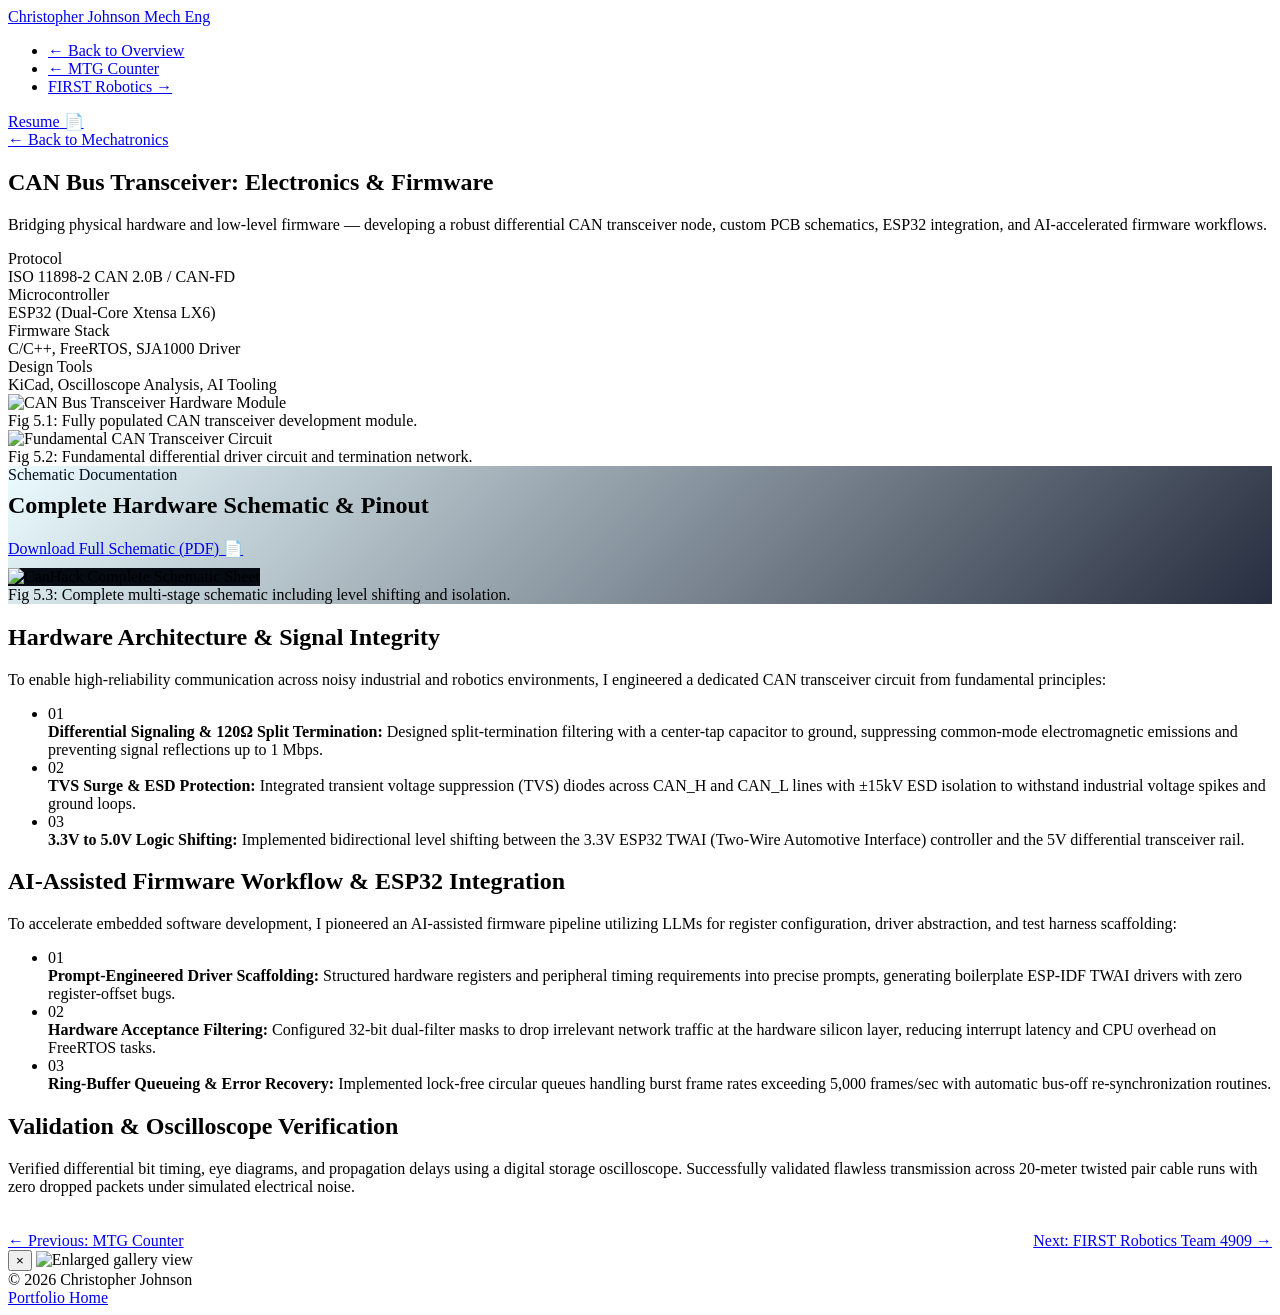
==== can-transceiver.html @ 494c97b4 "feat: add unreleased-rd, mtg-counter, and can-transceiver pages" ====
<!DOCTYPE html>
<html lang="en">
<head>
  <meta charset="UTF-8">
  <meta name="viewport" content="width=device-width, initial-scale=1.0">
  <title>CAN Bus Transceiver & Firmware | Christopher Johnson Portfolio</title>
  <meta name="description" content="Electrical schematic design, ESP32 integration, and AI-accelerated C/C++ firmware development for an industrial CAN bus transceiver node.">
  <link rel="stylesheet" href="assets/css/style.css">
  <link rel="preconnect" href="https://fonts.googleapis.com">
  <link rel="preconnect" href="https://fonts.gstatic.com" crossorigin>
  <link href="https://fonts.googleapis.com/css2?family=Inter:wght@400;500;600;700;800&family=JetBrains+Mono:wght@400;500;600;700&display=swap" rel="stylesheet">
</head>
<body class="bg-grid">

  <!-- SITE HEADER -->
  <header class="site-header">
    <div class="container nav-inner">
      <a href="index.html" class="brand-logo">
        <span>Christopher Johnson</span>
        <span class="brand-badge">Mech Eng</span>
      </a>

      <nav>
        <ul class="nav-links" id="nav-links">
          <li><a href="index.html#mechatronics" class="nav-link active">← Back to Overview</a></li>
          <li><a href="mtg-counter.html" class="nav-link">← MTG Counter</a></li>
          <li><a href="robotics.html" class="nav-link">FIRST Robotics →</a></li>
        </ul>
      </nav>

      <div class="nav-actions">
        <a href="assets/docs/ChrisJohnsonResume.docx.pdf" class="btn btn-secondary btn-sm" download target="_blank">
          <span>Resume</span> 📄
        </a>
      </div>
    </div>
  </header>

  <main>
    <!-- CASE STUDY HERO -->
    <section class="case-study-hero">
      <div class="container">
        <a href="index.html#mechatronics" class="breadcrumb">← Back to Mechatronics</a>
        <!-- EDIT: Project Title & Subtitle -->
        <h1 class="case-study-title">CAN Bus Transceiver: Electronics & Firmware</h1>
        <p class="case-study-subtitle">
          Bridging physical hardware and low-level firmware — developing a robust differential CAN transceiver node, custom PCB schematics, ESP32 integration, and AI-accelerated firmware workflows.
        </p>

        <!-- Technical Metadata Grid -->
        <div class="specs-grid">
          <div>
            <div class="spec-item-label">Protocol</div>
            <div class="spec-item-value">ISO 11898-2 CAN 2.0B / CAN-FD</div>
          </div>
          <div>
            <div class="spec-item-label">Microcontroller</div>
            <div class="spec-item-value">ESP32 (Dual-Core Xtensa LX6)</div>
          </div>
          <div>
            <div class="spec-item-label">Firmware Stack</div>
            <div class="spec-item-value">C/C++, FreeRTOS, SJA1000 Driver</div>
          </div>
          <div>
            <div class="spec-item-label">Design Tools</div>
            <div class="spec-item-value">KiCad, Oscilloscope Analysis, AI Tooling</div>
          </div>
        </div>
      </div>
    </section>

    <!-- CASE STUDY CONTENT -->
    <div class="container">
      <div class="case-content-grid">

        <!-- Top Hardware & Circuit Gallery -->
        <div class="media-gallery-grid">
          <div class="gallery-item lightbox-trigger" data-caption="Custom Built CAN Bus Transceiver Module Hardware">
            <img src="assets/img/can-transceiver-hero.webp" alt="CAN Bus Transceiver Hardware Module" loading="lazy">
            <div class="gallery-caption">Fig 5.1: Fully populated CAN transceiver development module.</div>
          </div>
          <div class="gallery-item lightbox-trigger" data-caption="Fundamental CAN Transceiver Differential Circuit Schematic">
            <img src="assets/img/can-circuit.webp" alt="Fundamental CAN Transceiver Circuit" loading="lazy">
            <div class="gallery-caption">Fig 5.2: Fundamental differential driver circuit and termination network.</div>
          </div>
        </div>

        <!-- Schematic Download Card -->
        <div class="patent-card" style="background: linear-gradient(135deg, rgba(0, 210, 255, 0.08) 0%, rgba(15, 23, 42, 0.9) 100%); border-color: rgba(0, 210, 255, 0.3);">
          <div class="patent-header">
            <div>
              <span class="patent-badge" style="background: var(--accent-cyan); color: #050d1a;">Schematic Documentation</span>
              <h2 class="patent-title" style="margin-top: 8px;">Complete Hardware Schematic & Pinout</h2>
            </div>
            <div>
              <a href="assets/docs/CanHack_Schematic.pdf" class="btn btn-primary btn-sm" download target="_blank">
                <span>Download Full Schematic (PDF)</span> 📄
              </a>
            </div>
          </div>
          <div class="gallery-item lightbox-trigger" data-caption="Full Multi-Sheet CanHack Schematic Architecture" style="margin-top: 10px;">
            <img src="assets/img/can-schematic.webp" alt="CanHack Complete Schematic Sheet" style="max-height: 420px; object-fit: contain; background: #060a12;">
            <div class="gallery-caption">Fig 5.3: Complete multi-stage schematic including level shifting and isolation.</div>
          </div>
        </div>

        <!-- 1. Electrical & Hardware Design -->
        <article class="case-section">
          <!-- EDIT: Electrical Section -->
          <h2 class="case-section-title">Hardware Architecture & Signal Integrity</h2>
          <p class="case-paragraph">
            To enable high-reliability communication across noisy industrial and robotics environments, I engineered a dedicated CAN transceiver circuit from fundamental principles:
          </p>
          <ul class="case-list">
            <li class="case-list-item">
              <span class="case-list-bullet">01</span>
              <div>
                <strong>Differential Signaling & 120&Omega; Split Termination:</strong> Designed split-termination filtering with a center-tap capacitor to ground, suppressing common-mode electromagnetic emissions and preventing signal reflections up to 1 Mbps.
              </div>
            </li>
            <li class="case-list-item">
              <span class="case-list-bullet">02</span>
              <div>
                <strong>TVS Surge & ESD Protection:</strong> Integrated transient voltage suppression (TVS) diodes across CAN_H and CAN_L lines with &plusmn;15kV ESD isolation to withstand industrial voltage spikes and ground loops.
              </div>
            </li>
            <li class="case-list-item">
              <span class="case-list-bullet">03</span>
              <div>
                <strong>3.3V to 5.0V Logic Shifting:</strong> Implemented bidirectional level shifting between the 3.3V ESP32 TWAI (Two-Wire Automotive Interface) controller and the 5V differential transceiver rail.
              </div>
            </li>
          </ul>
        </article>

        <!-- 2. AI-Assisted Firmware Development -->
        <article class="case-section">
          <!-- EDIT: Firmware Section -->
          <h2 class="case-section-title">AI-Assisted Firmware Workflow & ESP32 Integration</h2>
          <p class="case-paragraph">
            To accelerate embedded software development, I pioneered an AI-assisted firmware pipeline utilizing LLMs for register configuration, driver abstraction, and test harness scaffolding:
          </p>
          <ul class="case-list">
            <li class="case-list-item">
              <span class="case-list-bullet">01</span>
              <div>
                <strong>Prompt-Engineered Driver Scaffolding:</strong> Structured hardware registers and peripheral timing requirements into precise prompts, generating boilerplate ESP-IDF TWAI drivers with zero register-offset bugs.
              </div>
            </li>
            <li class="case-list-item">
              <span class="case-list-bullet">02</span>
              <div>
                <strong>Hardware Acceptance Filtering:</strong> Configured 32-bit dual-filter masks to drop irrelevant network traffic at the hardware silicon layer, reducing interrupt latency and CPU overhead on FreeRTOS tasks.
              </div>
            </li>
            <li class="case-list-item">
              <span class="case-list-bullet">03</span>
              <div>
                <strong>Ring-Buffer Queueing & Error Recovery:</strong> Implemented lock-free circular queues handling burst frame rates exceeding 5,000 frames/sec with automatic bus-off re-synchronization routines.
              </div>
            </li>
          </ul>
        </article>

        <!-- 3. Hardware Validation & Testing -->
        <article class="case-section">
          <!-- EDIT: Testing Section -->
          <h2 class="case-section-title">Validation & Oscilloscope Verification</h2>
          <p class="case-paragraph">
            Verified differential bit timing, eye diagrams, and propagation delays using a digital storage oscilloscope. Successfully validated flawless transmission across 20-meter twisted pair cable runs with zero dropped packets under simulated electrical noise.
          </p>
        </article>

        <!-- Bottom Navigation Switcher -->
        <div style="display: flex; justify-content: space-between; align-items: center; padding-top: 20px;">
          <a href="mtg-counter.html" class="btn btn-secondary">← Previous: MTG Counter</a>
          <a href="robotics.html" class="btn btn-primary">Next: FIRST Robotics Team 4909 →</a>
        </div>

      </div>
    </div>
  </main>

  <!-- LIGHTBOX MODAL -->
  <div id="lightbox-modal" class="lightbox-modal" role="dialog" aria-modal="true">
    <div class="lightbox-content">
      <button id="lightbox-close" class="lightbox-close" aria-label="Close dialog">&times;</button>
      <img id="lightbox-img" class="lightbox-img" src="" alt="Enlarged gallery view">
      <div id="lightbox-caption" class="lightbox-caption"></div>
    </div>
  </div>

  <footer class="site-footer">
    <div class="container footer-bottom">
      <div>&copy; 2026 Christopher Johnson</div>
      <a href="index.html">Portfolio Home</a>
    </div>
  </footer>

  <script src="assets/js/main.js"></script>
</body>
</html>
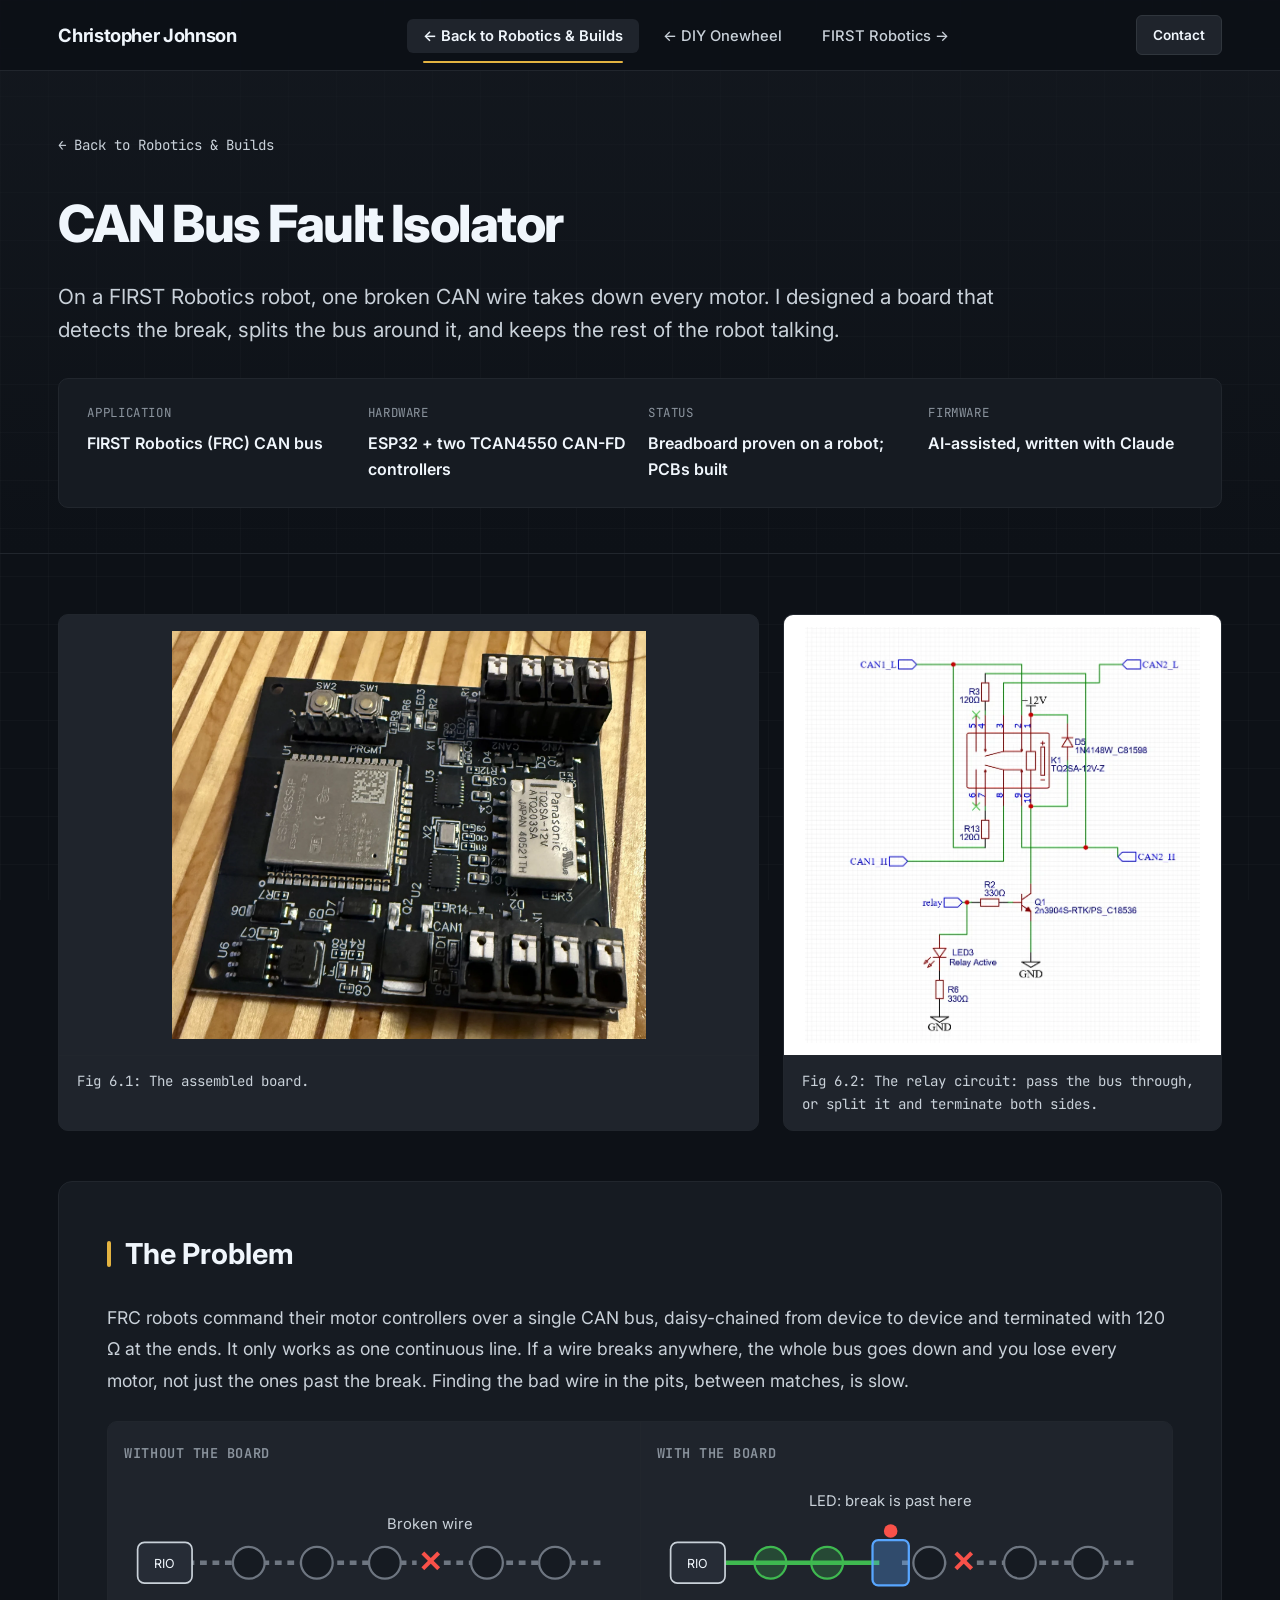
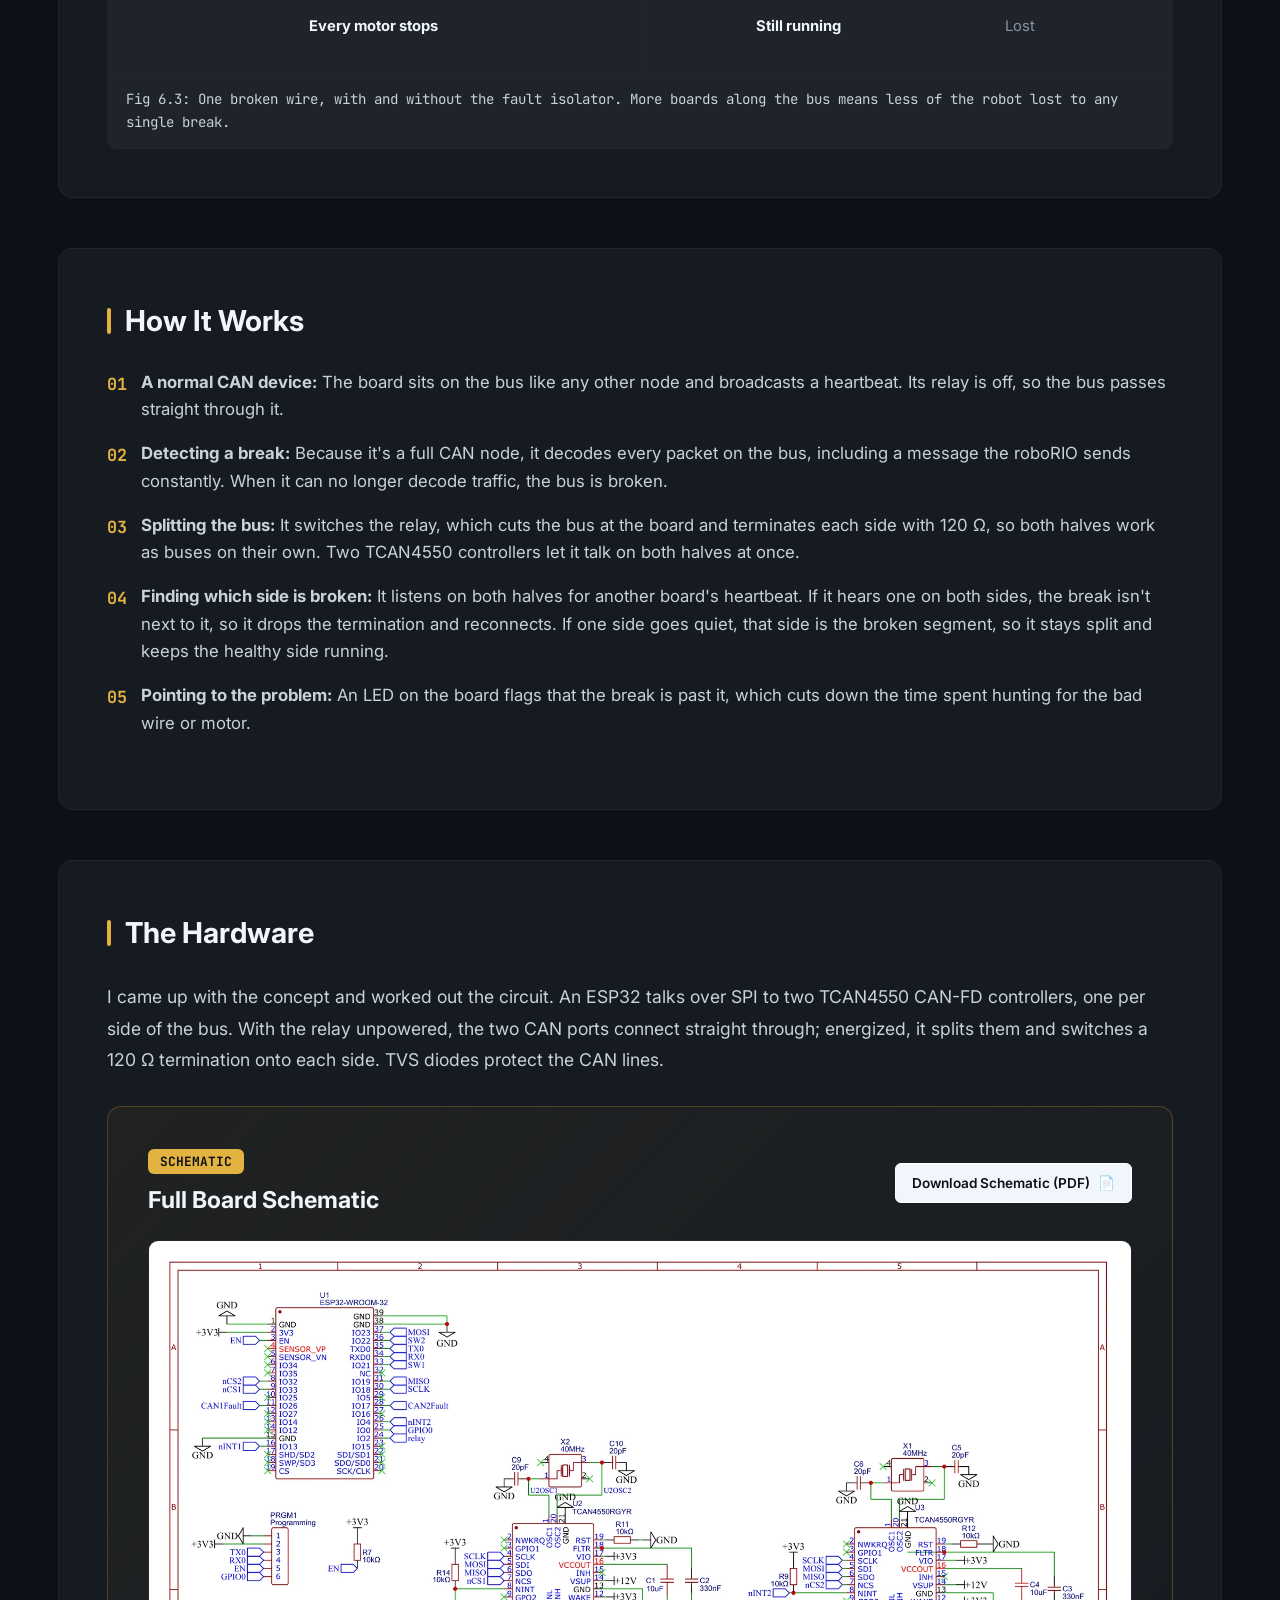
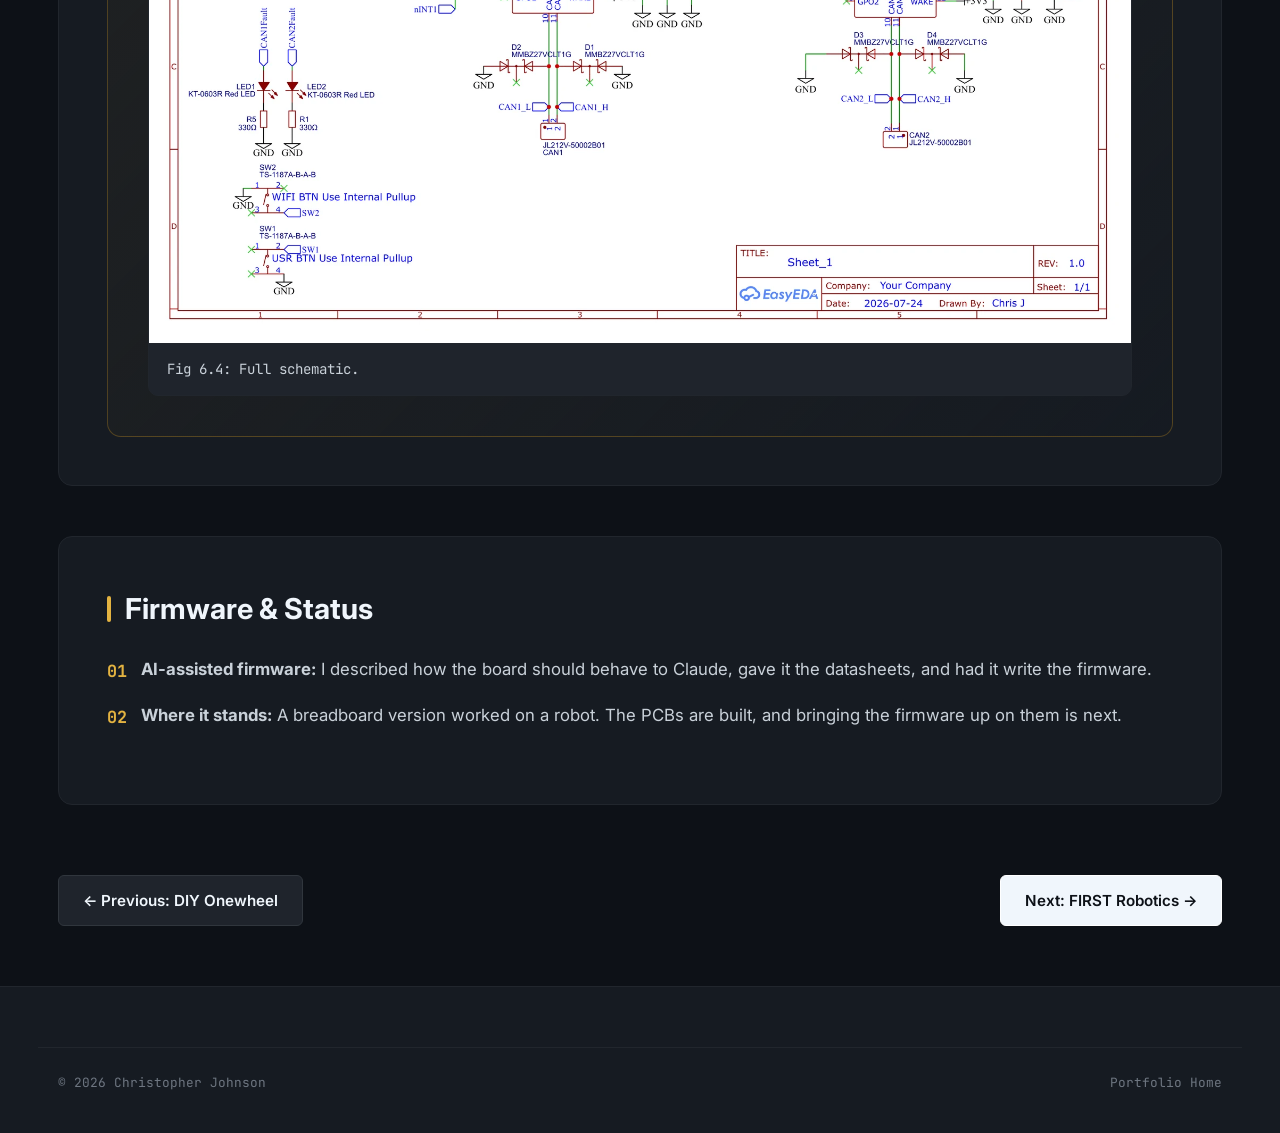
==== commit 68a013a9: "Portfolio restructure: rewritten project pages, new homepage, Onewheel page Co-Authored-By: Claude O" ====
--- a/can-transceiver.html
+++ b/can-transceiver.html
@@ -3,8 +3,8 @@
 <head>
   <meta charset="UTF-8">
   <meta name="viewport" content="width=device-width, initial-scale=1.0">
-  <title>CAN Bus Transceiver & Firmware | Christopher Johnson Portfolio</title>
-  <meta name="description" content="Electrical schematic design, ESP32 integration, and AI-accelerated C/C++ firmware development for an industrial CAN bus transceiver node.">
+  <title>CAN Bus Fault Isolator | Christopher Johnson Portfolio</title>
+  <meta name="description" content="A CAN bus fault isolator for FIRST Robotics robots: an ESP32 with two TCAN4550 controllers detects a broken wire, splits and terminates the bus, and keeps the rest of the robot running.">
   <link rel="stylesheet" href="assets/css/style.css">
   <link rel="preconnect" href="https://fonts.googleapis.com">
   <link rel="preconnect" href="https://fonts.gstatic.com" crossorigin>
@@ -17,21 +17,18 @@
     <div class="container nav-inner">
       <a href="index.html" class="brand-logo">
         <span>Christopher Johnson</span>
-        <span class="brand-badge">Mech Eng</span>
       </a>
 
       <nav>
         <ul class="nav-links" id="nav-links">
-          <li><a href="index.html#mechatronics" class="nav-link active">← Back to Overview</a></li>
-          <li><a href="mtg-counter.html" class="nav-link">← MTG Counter</a></li>
+          <li><a href="index.html#robotics-builds" class="nav-link active">← Back to Robotics &amp; Builds</a></li>
+          <li><a href="onewheel.html" class="nav-link">← DIY Onewheel</a></li>
           <li><a href="robotics.html" class="nav-link">FIRST Robotics →</a></li>
         </ul>
       </nav>
 
       <div class="nav-actions">
-        <a href="assets/docs/ChrisJohnsonResume.docx.pdf" class="btn btn-secondary btn-sm" download target="_blank">
-          <span>Resume</span> 📄
-        </a>
+        <a href="index.html#contact" class="btn btn-secondary btn-sm">Contact</a>
       </div>
     </div>
   </header>
@@ -40,30 +37,30 @@
     <!-- CASE STUDY HERO -->
     <section class="case-study-hero">
       <div class="container">
-        <a href="index.html#mechatronics" class="breadcrumb">← Back to Mechatronics</a>
+        <a href="index.html#robotics-builds" class="breadcrumb">← Back to Robotics &amp; Builds</a>
         <!-- EDIT: Project Title & Subtitle -->
-        <h1 class="case-study-title">CAN Bus Transceiver: Electronics & Firmware</h1>
+        <h1 class="case-study-title">CAN Bus Fault Isolator</h1>
         <p class="case-study-subtitle">
-          Bridging physical hardware and low-level firmware — developing a robust differential CAN transceiver node, custom PCB schematics, ESP32 integration, and AI-accelerated firmware workflows.
+          On a FIRST Robotics robot, one broken CAN wire takes down every motor. I designed a board that detects the break, splits the bus around it, and keeps the rest of the robot talking.
         </p>
 
         <!-- Technical Metadata Grid -->
         <div class="specs-grid">
           <div>
-            <div class="spec-item-label">Protocol</div>
-            <div class="spec-item-value">ISO 11898-2 CAN 2.0B / CAN-FD</div>
-          </div>
-          <div>
-            <div class="spec-item-label">Microcontroller</div>
-            <div class="spec-item-value">ESP32 (Dual-Core Xtensa LX6)</div>
-          </div>
-          <div>
-            <div class="spec-item-label">Firmware Stack</div>
-            <div class="spec-item-value">C/C++, FreeRTOS, SJA1000 Driver</div>
-          </div>
-          <div>
-            <div class="spec-item-label">Design Tools</div>
-            <div class="spec-item-value">KiCad, Oscilloscope Analysis, AI Tooling</div>
+            <div class="spec-item-label">Application</div>
+            <div class="spec-item-value">FIRST Robotics (FRC) CAN bus</div>
+          </div>
+          <div>
+            <div class="spec-item-label">Hardware</div>
+            <div class="spec-item-value">ESP32 + two TCAN4550 CAN-FD controllers</div>
+          </div>
+          <div>
+            <div class="spec-item-label">Status</div>
+            <div class="spec-item-value">Breadboard proven on a robot; PCBs built</div>
+          </div>
+          <div>
+            <div class="spec-item-label">Firmware</div>
+            <div class="spec-item-value">AI-assisted, written with Claude</div>
           </div>
         </div>
       </div>
@@ -73,108 +70,159 @@
     <div class="container">
       <div class="case-content-grid">
 
-        <!-- Top Hardware & Circuit Gallery -->
-        <div class="media-gallery-grid">
-          <div class="gallery-item lightbox-trigger" data-caption="Custom Built CAN Bus Transceiver Module Hardware">
-            <img src="assets/img/can-transceiver-hero.webp" alt="CAN Bus Transceiver Hardware Module" loading="lazy">
-            <div class="gallery-caption">Fig 5.1: Fully populated CAN transceiver development module.</div>
-          </div>
-          <div class="gallery-item lightbox-trigger" data-caption="Fundamental CAN Transceiver Differential Circuit Schematic">
-            <img src="assets/img/can-circuit.webp" alt="Fundamental CAN Transceiver Circuit" loading="lazy">
-            <div class="gallery-caption">Fig 5.2: Fundamental differential driver circuit and termination network.</div>
+        <!-- Hero Media: board + relay circuit -->
+        <div class="hero-media-grid">
+          <div class="gallery-item lightbox-trigger" data-caption="CAN bus fault isolator PCB">
+            <img src="assets/img/can-board.webp" alt="Assembled CAN bus fault isolator PCB with ESP32, relay, and two CAN connectors" class="hero-media-photo hero-media-contain">
+            <div class="gallery-caption">Fig 6.1: The assembled board.</div>
+          </div>
+          <div class="gallery-item lightbox-trigger" data-caption="Relay-switched termination circuit">
+            <img src="assets/img/can-circuit.webp" alt="Relay circuit that either passes the CAN bus through or splits it and terminates each side with 120 ohms" class="hero-media-loop">
+            <div class="gallery-caption">Fig 6.2: The relay circuit: pass the bus through, or split it and terminate both sides.</div>
           </div>
         </div>
 
-        <!-- Schematic Download Card -->
-        <div class="patent-card" style="background: linear-gradient(135deg, rgba(0, 210, 255, 0.08) 0%, rgba(15, 23, 42, 0.9) 100%); border-color: rgba(0, 210, 255, 0.3);">
-          <div class="patent-header">
-            <div>
-              <span class="patent-badge" style="background: var(--accent-cyan); color: #050d1a;">Schematic Documentation</span>
-              <h2 class="patent-title" style="margin-top: 8px;">Complete Hardware Schematic & Pinout</h2>
+        <!-- 1. The Problem -->
+        <article class="case-section">
+          <!-- EDIT: Problem Section -->
+          <h2 class="case-section-title">The Problem</h2>
+          <p class="case-paragraph">
+            FRC robots command their motor controllers over a single CAN bus, daisy-chained from device to device and terminated with 120 Ω at the ends. It only works as one continuous line. If a wire breaks anywhere, the whole bus goes down and you lose every motor, not just the ones past the break. Finding the bad wire in the pits, between matches, is slow.
+          </p>
+
+          <figure class="arch-figure" style="margin-bottom: 0;">
+            <div class="arch-grid">
+              <div class="arch-panel">
+                <h3 class="arch-panel-title">Without the board</h3>
+                <svg viewBox="0 0 440 170" class="arch-svg" role="img" aria-label="A CAN bus from the roboRIO through five motors with a break between the third and fourth motor: every device is lost">
+                  <line x1="56" y1="80" x2="258" y2="80" class="bus-dead"/>
+                  <line x1="282" y1="80" x2="420" y2="80" class="bus-dead"/>
+                  <rect x="12" y="62" width="48" height="36" rx="6" class="bus-rio"/>
+                  <text x="36" y="85" class="arch-label-small" text-anchor="middle">RIO</text>
+                  <circle cx="110" cy="80" r="14" class="bus-motor-dead"/>
+                  <circle cx="170" cy="80" r="14" class="bus-motor-dead"/>
+                  <circle cx="230" cy="80" r="14" class="bus-motor-dead"/>
+                  <circle cx="320" cy="80" r="14" class="bus-motor-dead"/>
+                  <circle cx="380" cy="80" r="14" class="bus-motor-dead"/>
+                  <text x="270" y="88" class="bus-break" text-anchor="middle">✕</text>
+                  <text x="270" y="50" class="arch-label" text-anchor="middle">Broken wire</text>
+                  <text x="220" y="140" class="arch-label-strong" text-anchor="middle">Every motor stops</text>
+                </svg>
+              </div>
+              <div class="arch-panel">
+                <h3 class="arch-panel-title">With the board</h3>
+                <svg viewBox="0 0 440 170" class="arch-svg" role="img" aria-label="The same bus with the fault isolator between the second and third motor: the roboRIO and the first two motors keep working, and the board's LED flags that the break is downstream">
+                  <line x1="56" y1="80" x2="196" y2="80" class="bus-live"/>
+                  <line x1="216" y1="80" x2="258" y2="80" class="bus-dead"/>
+                  <line x1="282" y1="80" x2="420" y2="80" class="bus-dead"/>
+                  <rect x="12" y="62" width="48" height="36" rx="6" class="bus-rio"/>
+                  <text x="36" y="85" class="arch-label-small" text-anchor="middle">RIO</text>
+                  <circle cx="100" cy="80" r="14" class="bus-motor-live"/>
+                  <circle cx="150" cy="80" r="14" class="bus-motor-live"/>
+                  <rect x="190" y="60" width="32" height="40" rx="5" class="bus-board"/>
+                  <circle cx="206" cy="52" r="6" class="bus-led"/>
+                  <circle cx="240" cy="80" r="14" class="bus-motor-dead"/>
+                  <circle cx="320" cy="80" r="14" class="bus-motor-dead"/>
+                  <circle cx="380" cy="80" r="14" class="bus-motor-dead"/>
+                  <text x="270" y="88" class="bus-break" text-anchor="middle">✕</text>
+                  <text x="206" y="30" class="arch-label" text-anchor="middle">LED: break is past here</text>
+                  <text x="125" y="140" class="arch-label-strong" text-anchor="middle">Still running</text>
+                  <text x="320" y="140" class="arch-label-muted" text-anchor="middle">Lost</text>
+                </svg>
+              </div>
             </div>
-            <div>
+            <figcaption class="gallery-caption">Fig 6.3: One broken wire, with and without the fault isolator. More boards along the bus means less of the robot lost to any single break.</figcaption>
+          </figure>
+        </article>
+
+        <!-- 2. How It Works -->
+        <article class="case-section">
+          <!-- EDIT: How It Works Section -->
+          <h2 class="case-section-title">How It Works</h2>
+          <ul class="case-list">
+            <li class="case-list-item">
+              <span class="case-list-bullet">01</span>
+              <div>
+                <strong>A normal CAN device:</strong> The board sits on the bus like any other node and broadcasts a heartbeat. Its relay is off, so the bus passes straight through it.
+              </div>
+            </li>
+            <li class="case-list-item">
+              <span class="case-list-bullet">02</span>
+              <div>
+                <strong>Detecting a break:</strong> Because it's a full CAN node, it decodes every packet on the bus, including a message the roboRIO sends constantly. When it can no longer decode traffic, the bus is broken.
+              </div>
+            </li>
+            <li class="case-list-item">
+              <span class="case-list-bullet">03</span>
+              <div>
+                <strong>Splitting the bus:</strong> It switches the relay, which cuts the bus at the board and terminates each side with 120 Ω, so both halves work as buses on their own. Two TCAN4550 controllers let it talk on both halves at once.
+              </div>
+            </li>
+            <li class="case-list-item">
+              <span class="case-list-bullet">04</span>
+              <div>
+                <strong>Finding which side is broken:</strong> It listens on both halves for another board's heartbeat. If it hears one on both sides, the break isn't next to it, so it drops the termination and reconnects. If one side goes quiet, that side is the broken segment, so it stays split and keeps the healthy side running.
+              </div>
+            </li>
+            <li class="case-list-item">
+              <span class="case-list-bullet">05</span>
+              <div>
+                <strong>Pointing to the problem:</strong> An LED on the board flags that the break is past it, which cuts down the time spent hunting for the bad wire or motor.
+              </div>
+            </li>
+          </ul>
+        </article>
+
+        <!-- 3. The Hardware -->
+        <article class="case-section">
+          <!-- EDIT: Hardware Section -->
+          <h2 class="case-section-title">The Hardware</h2>
+          <p class="case-paragraph">
+            I came up with the concept and worked out the circuit. An ESP32 talks over SPI to two TCAN4550 CAN-FD controllers, one per side of the bus. With the relay unpowered, the two CAN ports connect straight through; energized, it splits them and switches a 120 Ω termination onto each side. TVS diodes protect the CAN lines.
+          </p>
+
+          <!-- Schematic Download Card -->
+          <div class="patent-card" style="margin-bottom: 0;">
+            <div class="patent-header">
+              <div>
+                <span class="patent-badge">Schematic</span>
+                <h3 class="patent-title" style="margin-top: 8px;">Full Board Schematic</h3>
+              </div>
               <a href="assets/docs/CanHack_Schematic.pdf" class="btn btn-primary btn-sm" download target="_blank">
-                <span>Download Full Schematic (PDF)</span> 📄
+                <span>Download Schematic (PDF)</span> 📄
               </a>
             </div>
-          </div>
-          <div class="gallery-item lightbox-trigger" data-caption="Full Multi-Sheet CanHack Schematic Architecture" style="margin-top: 10px;">
-            <img src="assets/img/can-schematic.webp" alt="CanHack Complete Schematic Sheet" style="max-height: 420px; object-fit: contain; background: #060a12;">
-            <div class="gallery-caption">Fig 5.3: Complete multi-stage schematic including level shifting and isolation.</div>
-          </div>
-        </div>
-
-        <!-- 1. Electrical & Hardware Design -->
-        <article class="case-section">
-          <!-- EDIT: Electrical Section -->
-          <h2 class="case-section-title">Hardware Architecture & Signal Integrity</h2>
-          <p class="case-paragraph">
-            To enable high-reliability communication across noisy industrial and robotics environments, I engineered a dedicated CAN transceiver circuit from fundamental principles:
-          </p>
+            <div class="gallery-item lightbox-trigger" data-caption="Full CAN bus fault isolator schematic">
+              <img src="assets/img/can-schematic.webp" alt="Full schematic: ESP32, two TCAN4550 controllers, relay termination, TVS protection, and power" class="img-natural" style="background: #ffffff; padding: 12px;">
+              <div class="gallery-caption">Fig 6.4: Full schematic.</div>
+            </div>
+          </div>
+        </article>
+
+        <!-- 4. Firmware & Status -->
+        <article class="case-section">
+          <!-- EDIT: Firmware & Status Section -->
+          <h2 class="case-section-title">Firmware &amp; Status</h2>
           <ul class="case-list">
             <li class="case-list-item">
               <span class="case-list-bullet">01</span>
               <div>
-                <strong>Differential Signaling & 120&Omega; Split Termination:</strong> Designed split-termination filtering with a center-tap capacitor to ground, suppressing common-mode electromagnetic emissions and preventing signal reflections up to 1 Mbps.
+                <strong>AI-assisted firmware:</strong> I described how the board should behave to Claude, gave it the datasheets, and had it write the firmware.
               </div>
             </li>
             <li class="case-list-item">
               <span class="case-list-bullet">02</span>
               <div>
-                <strong>TVS Surge & ESD Protection:</strong> Integrated transient voltage suppression (TVS) diodes across CAN_H and CAN_L lines with &plusmn;15kV ESD isolation to withstand industrial voltage spikes and ground loops.
-              </div>
-            </li>
-            <li class="case-list-item">
-              <span class="case-list-bullet">03</span>
-              <div>
-                <strong>3.3V to 5.0V Logic Shifting:</strong> Implemented bidirectional level shifting between the 3.3V ESP32 TWAI (Two-Wire Automotive Interface) controller and the 5V differential transceiver rail.
+                <strong>Where it stands:</strong> A breadboard version worked on a robot. The PCBs are built, and bringing the firmware up on them is next.
               </div>
             </li>
           </ul>
         </article>
 
-        <!-- 2. AI-Assisted Firmware Development -->
-        <article class="case-section">
-          <!-- EDIT: Firmware Section -->
-          <h2 class="case-section-title">AI-Assisted Firmware Workflow & ESP32 Integration</h2>
-          <p class="case-paragraph">
-            To accelerate embedded software development, I pioneered an AI-assisted firmware pipeline utilizing LLMs for register configuration, driver abstraction, and test harness scaffolding:
-          </p>
-          <ul class="case-list">
-            <li class="case-list-item">
-              <span class="case-list-bullet">01</span>
-              <div>
-                <strong>Prompt-Engineered Driver Scaffolding:</strong> Structured hardware registers and peripheral timing requirements into precise prompts, generating boilerplate ESP-IDF TWAI drivers with zero register-offset bugs.
-              </div>
-            </li>
-            <li class="case-list-item">
-              <span class="case-list-bullet">02</span>
-              <div>
-                <strong>Hardware Acceptance Filtering:</strong> Configured 32-bit dual-filter masks to drop irrelevant network traffic at the hardware silicon layer, reducing interrupt latency and CPU overhead on FreeRTOS tasks.
-              </div>
-            </li>
-            <li class="case-list-item">
-              <span class="case-list-bullet">03</span>
-              <div>
-                <strong>Ring-Buffer Queueing & Error Recovery:</strong> Implemented lock-free circular queues handling burst frame rates exceeding 5,000 frames/sec with automatic bus-off re-synchronization routines.
-              </div>
-            </li>
-          </ul>
-        </article>
-
-        <!-- 3. Hardware Validation & Testing -->
-        <article class="case-section">
-          <!-- EDIT: Testing Section -->
-          <h2 class="case-section-title">Validation & Oscilloscope Verification</h2>
-          <p class="case-paragraph">
-            Verified differential bit timing, eye diagrams, and propagation delays using a digital storage oscilloscope. Successfully validated flawless transmission across 20-meter twisted pair cable runs with zero dropped packets under simulated electrical noise.
-          </p>
-        </article>
-
         <!-- Bottom Navigation Switcher -->
-        <div style="display: flex; justify-content: space-between; align-items: center; padding-top: 20px;">
-          <a href="mtg-counter.html" class="btn btn-secondary">← Previous: MTG Counter</a>
-          <a href="robotics.html" class="btn btn-primary">Next: FIRST Robotics Team 4909 →</a>
+        <div style="display: flex; flex-wrap: wrap; gap: 12px; justify-content: space-between; align-items: center; padding-top: 20px;">
+          <a href="onewheel.html" class="btn btn-secondary">← Previous: DIY Onewheel</a>
+          <a href="robotics.html" class="btn btn-primary">Next: FIRST Robotics →</a>
         </div>
 
       </div>
--- a/assets/css/style.css
+++ b/assets/css/style.css
@@ -0,0 +1,1365 @@
+/* ==========================================================================
+   CHRISTOPHER JOHNSON - MECHANICAL DESIGN ENGINEERING PORTFOLIO
+   Design System: Premium Titanium Dark / Precision Industrial
+   ========================================================================== */
+
+:root {
+  /* Refined Industrial Palette (Soft, Low-Strain Contrast) */
+  --bg-main: #0d1117;
+  --bg-surface: #161b22;
+  --bg-surface-elevated: #1f242c;
+  --bg-surface-hover: #262c36;
+  --bg-glass: rgba(13, 17, 23, 0.88);
+  --border-subtle: #21262d;
+  --border-medium: #30363d;
+  --border-accent: rgba(210, 153, 34, 0.35);
+
+  /* Warm Titanium & Precision Accents */
+  --accent-gold: #d29922;
+  --accent-amber: #e3b341;
+  --accent-warm-gray: #8b949e;
+  --accent-silver: #c9d1d9;
+  --accent-soft-blue: #58a6ff;
+  --accent-emerald: #3fb950;
+  --accent-red: #f85149;
+  --accent-violet: #a371f7;
+
+  /* Typography */
+  --text-primary: #f0f6fc;
+  --text-secondary: #c9d1d9;
+  --text-muted: #8b949e;
+  --text-dim: #6e7681;
+
+  --font-sans: 'Inter', -apple-system, BlinkMacSystemFont, 'Segoe UI', Roboto, Helvetica, Arial, sans-serif;
+  --font-mono: 'JetBrains Mono', 'Fira Code', Consolas, Monaco, monospace;
+
+  /* Transitions & Radii */
+  --radius-sm: 6px;
+  --radius-md: 10px;
+  --radius-lg: 14px;
+  --radius-pill: 9999px;
+  --transition-fast: 0.18s cubic-bezier(0.16, 1, 0.3, 1);
+  --transition-normal: 0.28s cubic-bezier(0.16, 1, 0.3, 1);
+
+  /* Shadows */
+  --shadow-card: 0 12px 32px rgba(0, 0, 0, 0.4);
+  --shadow-subtle: 0 4px 12px rgba(0, 0, 0, 0.2);
+}
+
+/* Reset & Base */
+*, *::before, *::after {
+  box-sizing: border-box;
+  margin: 0;
+  padding: 0;
+}
+
+html {
+  scroll-behavior: smooth;
+  font-size: 16px;
+  background-color: var(--bg-main);
+  color: var(--text-primary);
+  font-family: var(--font-sans);
+  line-height: 1.65;
+  -webkit-font-smoothing: antialiased;
+  -moz-osx-font-smoothing: grayscale;
+}
+
+body {
+  min-height: 100vh;
+  display: flex;
+  flex-direction: column;
+  background: 
+    radial-gradient(circle at 10% 10%, rgba(210, 153, 34, 0.03) 0%, transparent 40%),
+    radial-gradient(circle at 90% 80%, rgba(88, 166, 255, 0.025) 0%, transparent 40%),
+    var(--bg-main);
+  background-attachment: fixed;
+}
+
+/* Subtle Technical Precision Grid */
+.bg-grid {
+  background-image: 
+    linear-gradient(to right, rgba(255, 255, 255, 0.02) 1px, transparent 1px),
+    linear-gradient(to bottom, rgba(255, 255, 255, 0.02) 1px, transparent 1px);
+  background-size: 48px 48px;
+}
+
+a {
+  color: inherit;
+  text-decoration: none;
+  transition: color var(--transition-fast);
+}
+
+img, video {
+  max-width: 100%;
+  height: auto;
+  display: block;
+}
+
+/* Full-Width Expansive Container */
+.container {
+  width: 94%;
+  max-width: 1600px;
+  margin: 0 auto;
+  padding: 0 20px;
+}
+
+/* Sticky Navigation Header */
+.site-header {
+  position: sticky;
+  top: 0;
+  z-index: 100;
+  background: var(--bg-glass);
+  backdrop-filter: blur(16px);
+  -webkit-backdrop-filter: blur(16px);
+  border-bottom: 1px solid var(--border-subtle);
+  transition: background var(--transition-normal);
+}
+
+.nav-inner {
+  display: flex;
+  align-items: center;
+  justify-content: space-between;
+  height: 70px;
+}
+
+.brand-logo {
+  display: flex;
+  align-items: center;
+  gap: 12px;
+  font-weight: 700;
+  font-size: 1.15rem;
+  letter-spacing: -0.02em;
+}
+
+.brand-badge {
+  font-family: var(--font-mono);
+  font-size: 0.72rem;
+  font-weight: 600;
+  background: rgba(210, 153, 34, 0.12);
+  color: var(--accent-amber);
+  border: 1px solid rgba(210, 153, 34, 0.3);
+  padding: 2px 8px;
+  border-radius: var(--radius-sm);
+  text-transform: uppercase;
+  letter-spacing: 0.05em;
+}
+
+.nav-links {
+  display: flex;
+  align-items: center;
+  gap: 8px;
+  list-style: none;
+}
+
+.nav-link {
+  white-space: nowrap;
+  font-size: 0.92rem;
+  font-weight: 500;
+  color: var(--text-secondary);
+  padding: 8px 16px;
+  border-radius: var(--radius-sm);
+  transition: all var(--transition-fast);
+  position: relative;
+}
+
+.nav-link:hover {
+  color: var(--text-primary);
+  background: rgba(255, 255, 255, 0.04);
+}
+
+.nav-link.active {
+  color: var(--text-primary);
+  background: var(--bg-surface-elevated);
+  font-weight: 600;
+}
+
+.nav-link.active::after {
+  content: '';
+  position: absolute;
+  bottom: -10px;
+  left: 16px;
+  right: 16px;
+  height: 2px;
+  background: var(--accent-amber);
+  border-radius: var(--radius-pill);
+}
+
+.nav-actions {
+  display: flex;
+  align-items: center;
+  gap: 12px;
+}
+
+.mobile-toggle {
+  display: none;
+  background: transparent;
+  border: 1px solid var(--border-medium);
+  color: var(--text-primary);
+  padding: 8px 12px;
+  border-radius: var(--radius-sm);
+  cursor: pointer;
+}
+
+/* Buttons */
+.btn {
+  display: inline-flex;
+  align-items: center;
+  justify-content: center;
+  gap: 8px;
+  font-family: var(--font-sans);
+  font-size: 0.95rem;
+  font-weight: 600;
+  padding: 12px 24px;
+  border-radius: var(--radius-sm);
+  cursor: pointer;
+  transition: all var(--transition-fast);
+  border: 1px solid transparent;
+  white-space: nowrap;
+}
+
+.btn-primary {
+  background: #f0f6fc;
+  color: #0d1117;
+  border: 1px solid #ffffff;
+}
+
+.btn-primary:hover {
+  background: #ffffff;
+  box-shadow: 0 4px 16px rgba(255, 255, 255, 0.18);
+  transform: translateY(-1px);
+}
+
+.btn-secondary {
+  background: var(--bg-surface-elevated);
+  color: var(--text-primary);
+  border: 1px solid var(--border-medium);
+}
+
+.btn-secondary:hover {
+  background: var(--bg-surface-hover);
+  border-color: var(--accent-silver);
+  color: #ffffff;
+  transform: translateY(-1px);
+}
+
+.btn-sm {
+  padding: 8px 16px;
+  font-size: 0.85rem;
+}
+
+/* Full-Height Hero Section */
+.hero-section {
+  min-height: calc(100vh - 70px);
+  display: flex;
+  align-items: center;
+  padding: 60px 0;
+  position: relative;
+  border-bottom: 1px solid var(--border-subtle);
+}
+
+.hero-content {
+  max-width: 1100px;
+}
+
+.hero-title {
+  font-size: 4.5rem;
+  font-weight: 800;
+  line-height: 1.05;
+  letter-spacing: -0.04em;
+  margin-bottom: 20px;
+  color: #ffffff;
+}
+
+.hero-role {
+  font-size: 1.85rem;
+  font-weight: 600;
+  color: var(--accent-amber);
+  margin-bottom: 24px;
+  letter-spacing: -0.01em;
+}
+
+.hero-hook {
+  font-size: 1.35rem;
+  color: var(--text-secondary);
+  line-height: 1.65;
+  margin-bottom: 44px;
+  max-width: 920px;
+}
+
+.hero-cta {
+  display: flex;
+  align-items: center;
+  gap: 18px;
+  flex-wrap: wrap;
+}
+
+/* Standout Category Section Headers (Big & Bold Typography) */
+.project-section-wrapper {
+  padding: 100px 0;
+  border-bottom: 1px solid var(--border-subtle);
+  position: relative;
+}
+
+.category-header-block {
+  margin-bottom: 50px;
+}
+
+.category-heading {
+  font-size: 2.8rem;
+  font-weight: 800;
+  letter-spacing: -0.03em;
+  color: #ffffff;
+  display: flex;
+  align-items: center;
+  gap: 20px;
+}
+
+.category-number-prefix {
+  font-family: var(--font-mono);
+  font-size: 1.4rem;
+  font-weight: 700;
+  color: var(--accent-amber);
+}
+
+.category-divider-line {
+  height: 1px;
+  background: linear-gradient(to right, var(--border-medium) 40%, transparent);
+  margin-top: 14px;
+  width: 100%;
+}
+
+/* Expansive Full-Width Project Showcase Cards (Landing Page) */
+.project-card {
+  background: var(--bg-surface);
+  border: 1px solid var(--border-subtle);
+  border-radius: var(--radius-lg);
+  overflow: hidden;
+  display: grid;
+  grid-template-columns: 1.15fr 1fr;
+  box-shadow: var(--shadow-card);
+  transition: all var(--transition-normal);
+  position: relative;
+}
+
+.project-card:hover {
+  border-color: var(--border-medium);
+  box-shadow: 0 16px 40px rgba(0, 0, 0, 0.5);
+  transform: translateY(-2px);
+}
+
+.project-card-info {
+  padding: 56px 50px;
+  display: flex;
+  flex-direction: column;
+  justify-content: space-between;
+}
+
+.project-meta-top {
+  display: flex;
+  align-items: center;
+  gap: 14px;
+  margin-bottom: 16px;
+}
+
+.project-number {
+  font-family: var(--font-mono);
+  font-size: 0.9rem;
+  font-weight: 700;
+  color: var(--text-dim);
+}
+
+.project-tag {
+  font-family: var(--font-mono);
+  font-size: 0.78rem;
+  font-weight: 600;
+  background: var(--bg-surface-elevated);
+  border: 1px solid var(--border-medium);
+  color: var(--accent-silver);
+  padding: 3px 10px;
+  border-radius: var(--radius-sm);
+}
+
+.project-title {
+  font-size: 2.1rem;
+  font-weight: 700;
+  letter-spacing: -0.02em;
+  margin-bottom: 12px;
+  color: var(--text-primary);
+}
+
+.project-tagline {
+  font-size: 1.15rem;
+  font-weight: 500;
+  color: var(--accent-amber);
+  margin-bottom: 20px;
+}
+
+.project-desc {
+  font-size: 1.05rem;
+  color: var(--text-secondary);
+  line-height: 1.7;
+}
+
+.project-skills {
+  display: flex;
+  flex-wrap: wrap;
+  gap: 10px;
+  margin-bottom: 36px;
+}
+
+.skill-pill {
+  font-family: var(--font-mono);
+  font-size: 0.78rem;
+  background: var(--bg-surface-elevated);
+  border: 1px solid var(--border-medium);
+  color: var(--text-secondary);
+  padding: 5px 12px;
+  border-radius: var(--radius-pill);
+}
+
+.project-card-media {
+  position: relative;
+  background: #090d14;
+  overflow: hidden;
+  display: flex;
+  align-items: center;
+  justify-content: center;
+  min-height: 440px;
+  border-left: 1px solid var(--border-subtle);
+}
+
+.project-card-media img,
+.project-card-media video {
+  width: 100%;
+  height: 100%;
+  object-fit: cover;
+  transition: transform 0.4s cubic-bezier(0.16, 1, 0.3, 1);
+}
+
+.project-card:hover .project-card-media img,
+.project-card:hover .project-card-media video {
+  transform: scale(1.02);
+}
+
+.media-badge {
+  position: absolute;
+  top: 20px;
+  right: 20px;
+  background: rgba(22, 27, 34, 0.88);
+  backdrop-filter: blur(8px);
+  border: 1px solid var(--border-medium);
+  font-family: var(--font-mono);
+  font-size: 0.75rem;
+  color: var(--text-primary);
+  padding: 5px 12px;
+  border-radius: var(--radius-sm);
+  z-index: 2;
+}
+
+/* Deep-Dive Case Study Pages */
+.case-study-hero {
+  padding: 60px 0 45px;
+  border-bottom: 1px solid var(--border-subtle);
+  background: linear-gradient(to bottom, rgba(22, 27, 34, 0.6), transparent);
+}
+
+.breadcrumb {
+  display: inline-flex;
+  align-items: center;
+  gap: 8px;
+  font-family: var(--font-mono);
+  font-size: 0.88rem;
+  color: var(--accent-silver);
+  margin-bottom: 24px;
+}
+
+.breadcrumb:hover {
+  color: #ffffff;
+  text-decoration: underline;
+}
+
+.case-study-title {
+  font-size: 3.2rem;
+  font-weight: 800;
+  letter-spacing: -0.03em;
+  margin-bottom: 14px;
+}
+
+.case-study-subtitle {
+  font-size: 1.3rem;
+  color: var(--text-secondary);
+  max-width: 1000px;
+  margin-bottom: 32px;
+  line-height: 1.6;
+}
+
+.specs-grid {
+  display: grid;
+  grid-template-columns: repeat(auto-fit, minmax(220px, 1fr));
+  gap: 16px;
+  background: var(--bg-surface);
+  border: 1px solid var(--border-subtle);
+  padding: 24px 28px;
+  border-radius: var(--radius-md);
+  margin-top: 28px;
+}
+
+.spec-item-label {
+  font-family: var(--font-mono);
+  font-size: 0.78rem;
+  text-transform: uppercase;
+  color: var(--text-muted);
+  letter-spacing: 0.05em;
+  margin-bottom: 6px;
+}
+
+.spec-item-value {
+  font-size: 1rem;
+  font-weight: 600;
+  color: var(--text-primary);
+}
+
+/* Case Study Content Layout */
+.case-content-grid {
+  display: grid;
+  grid-template-columns: minmax(0, 1fr);
+  gap: 50px;
+  padding: 60px 0;
+}
+
+.case-section {
+  background: var(--bg-surface);
+  border: 1px solid var(--border-subtle);
+  border-radius: var(--radius-lg);
+  padding: 48px;
+}
+
+.case-section-title {
+  font-size: 1.8rem;
+  font-weight: 700;
+  margin-bottom: 24px;
+  display: flex;
+  align-items: center;
+  gap: 14px;
+}
+
+.case-section-title::before {
+  content: '';
+  display: inline-block;
+  width: 4px;
+  height: 26px;
+  background: var(--accent-amber);
+  border-radius: 2px;
+}
+
+.case-paragraph {
+  font-size: 1.1rem;
+  color: var(--text-secondary);
+  line-height: 1.8;
+  margin-bottom: 24px;
+}
+
+.case-list {
+  list-style: none;
+  margin: 24px 0;
+  display: flex;
+  flex-direction: column;
+  gap: 16px;
+}
+
+.case-list-item {
+  display: flex;
+  align-items: flex-start;
+  gap: 14px;
+  font-size: 1.05rem;
+  color: var(--text-secondary);
+}
+
+.case-list-bullet {
+  font-family: var(--font-mono);
+  color: var(--accent-amber);
+  font-weight: 700;
+  margin-top: 2px;
+}
+
+/* Patent Callout Card */
+.patent-card {
+  background: linear-gradient(135deg, rgba(210, 153, 34, 0.06) 0%, rgba(22, 27, 34, 0.95) 100%);
+  border: 1px solid rgba(210, 153, 34, 0.3);
+  border-radius: var(--radius-lg);
+  padding: 40px;
+  margin: 30px 0;
+  display: flex;
+  flex-direction: column;
+  gap: 20px;
+}
+
+.patent-header {
+  display: flex;
+  align-items: center;
+  justify-content: space-between;
+  flex-wrap: wrap;
+  gap: 14px;
+}
+
+.patent-badge {
+  font-family: var(--font-mono);
+  font-size: 0.8rem;
+  font-weight: 700;
+  background: var(--accent-amber);
+  color: #0d1117;
+  padding: 4px 12px;
+  border-radius: var(--radius-sm);
+  text-transform: uppercase;
+}
+
+.patent-title {
+  font-size: 1.45rem;
+  font-weight: 700;
+  color: var(--text-primary);
+}
+
+/* 3D CAD Viewer Container */
+.cad-viewer-wrapper {
+  background: #080c12;
+  border: 1px solid var(--border-medium);
+  border-radius: var(--radius-lg);
+  overflow: hidden;
+  position: relative;
+  margin: 30px 0;
+}
+
+.cad-canvas-container {
+  width: 100%;
+  height: 600px;
+  position: relative;
+  outline: none;
+  cursor: grab;
+}
+
+.cad-canvas-container:active {
+  cursor: grabbing;
+}
+
+.cad-controls-overlay {
+  position: absolute;
+  bottom: 20px;
+  left: 20px;
+  right: 20px;
+  display: flex;
+  flex-wrap: wrap;
+  gap: 8px;
+  z-index: 10;
+  pointer-events: none;
+}
+
+.cad-parts-toggles {
+  display: flex;
+  flex-wrap: wrap;
+  gap: 8px;
+  pointer-events: auto;
+  background: rgba(13, 17, 23, 0.9);
+  backdrop-filter: blur(12px);
+  padding: 12px 16px;
+  border-radius: var(--radius-md);
+  border: 1px solid var(--border-medium);
+}
+
+.cad-part-btn {
+  font-family: var(--font-mono);
+  font-size: 0.75rem;
+  font-weight: 600;
+  background: var(--bg-surface-elevated);
+  border: 1px solid var(--border-medium);
+  color: var(--text-secondary);
+  padding: 6px 12px;
+  border-radius: var(--radius-pill);
+  cursor: pointer;
+  transition: all var(--transition-fast);
+}
+
+.cad-part-btn:hover {
+  border-color: var(--accent-silver);
+  color: var(--text-primary);
+}
+
+.cad-part-btn.active {
+  background: rgba(210, 153, 34, 0.15);
+  border-color: var(--accent-amber);
+  color: var(--accent-amber);
+}
+
+.cad-part-btn.hidden-part {
+  opacity: 0.4;
+  text-decoration: line-through;
+  border-color: var(--border-subtle);
+}
+
+.cad-hint {
+  position: absolute;
+  top: 16px;
+  left: 20px;
+  font-family: var(--font-mono);
+  font-size: 0.78rem;
+  color: var(--text-muted);
+  background: rgba(13, 17, 23, 0.75);
+  padding: 4px 10px;
+  border-radius: var(--radius-sm);
+  pointer-events: none;
+}
+
+/* Media Gallery Grid */
+.media-gallery-grid {
+  display: grid;
+  grid-template-columns: repeat(auto-fill, minmax(320px, 1fr));
+  gap: 24px;
+  margin: 30px 0;
+}
+
+.gallery-item {
+  background: var(--bg-surface-elevated);
+  border: 1px solid var(--border-subtle);
+  border-radius: var(--radius-md);
+  overflow: hidden;
+  cursor: pointer;
+  transition: all var(--transition-fast);
+}
+
+.gallery-item:hover {
+  border-color: var(--border-medium);
+  transform: translateY(-2px);
+}
+
+.gallery-item img {
+  width: 100%;
+  height: 250px;
+  object-fit: cover;
+  transition: transform 0.3s ease;
+}
+
+.gallery-item:hover img {
+  transform: scale(1.03);
+}
+
+.gallery-caption {
+  padding: 14px 18px;
+  font-size: 0.88rem;
+  font-family: var(--font-mono);
+  color: var(--text-secondary);
+  border-top: 1px solid var(--border-subtle);
+}
+
+/* Lightbox Modal */
+.lightbox-modal {
+  display: none;
+  position: fixed;
+  top: 0;
+  left: 0;
+  width: 100%;
+  height: 100%;
+  background: rgba(5, 8, 12, 0.95);
+  backdrop-filter: blur(16px);
+  z-index: 1000;
+  justify-content: center;
+  align-items: center;
+  padding: 24px;
+}
+
+.lightbox-modal.active {
+  display: flex;
+}
+
+.lightbox-content {
+  position: relative;
+  max-width: 92vw;
+  max-height: 92vh;
+  display: flex;
+  flex-direction: column;
+  align-items: center;
+}
+
+.lightbox-img {
+  max-width: 100%;
+  max-height: 82vh;
+  border-radius: var(--radius-md);
+  border: 1px solid var(--border-medium);
+  box-shadow: 0 20px 50px rgba(0, 0, 0, 0.8);
+}
+
+.lightbox-caption {
+  margin-top: 16px;
+  font-family: var(--font-mono);
+  font-size: 0.95rem;
+  color: var(--text-primary);
+  text-align: center;
+}
+
+.lightbox-close {
+  position: absolute;
+  top: -40px;
+  right: 0;
+  background: transparent;
+  border: none;
+  color: var(--text-primary);
+  font-size: 2rem;
+  cursor: pointer;
+}
+
+/* Homepage skills strip and contact */
+.skills-strip {
+  display: grid;
+  grid-template-columns: repeat(3, minmax(0, 1fr));
+  gap: 40px;
+}
+
+.skills-strip-title {
+  font-family: var(--font-mono);
+  font-size: 0.85rem;
+  text-transform: uppercase;
+  letter-spacing: 0.05em;
+  color: var(--accent-amber);
+  margin-bottom: 12px;
+}
+
+.skills-strip p {
+  color: var(--text-secondary);
+  line-height: 1.7;
+}
+
+.contact-text {
+  color: var(--text-secondary);
+  font-size: 1.1rem;
+  margin-bottom: 24px;
+}
+
+.contact-actions {
+  display: flex;
+  flex-wrap: wrap;
+  gap: 12px;
+}
+
+@media (max-width: 768px) {
+  .skills-strip {
+    grid-template-columns: 1fr;
+    gap: 24px;
+  }
+}
+
+/* Footer */
+.site-footer {
+  margin-top: auto;
+  border-top: 1px solid var(--border-subtle);
+  background: var(--bg-surface);
+  padding: 60px 0 40px;
+}
+
+.footer-grid {
+  display: grid;
+  grid-template-columns: 2fr 1fr 1fr;
+  gap: 40px;
+  margin-bottom: 40px;
+}
+
+.footer-brand h4 {
+  font-size: 1.2rem;
+  font-weight: 700;
+  margin-bottom: 8px;
+}
+
+.footer-brand p {
+  color: var(--text-muted);
+  font-size: 0.95rem;
+  max-width: 400px;
+}
+
+.footer-col h5 {
+  font-family: var(--font-mono);
+  font-size: 0.8rem;
+  text-transform: uppercase;
+  color: var(--accent-amber);
+  margin-bottom: 16px;
+  letter-spacing: 0.05em;
+}
+
+.footer-links {
+  list-style: none;
+  display: flex;
+  flex-direction: column;
+  gap: 10px;
+}
+
+.footer-links a {
+  font-size: 0.92rem;
+  color: var(--text-secondary);
+}
+
+.footer-links a:hover {
+  color: #ffffff;
+}
+
+.footer-bottom {
+  padding-top: 24px;
+  border-top: 1px solid var(--border-subtle);
+  display: flex;
+  align-items: center;
+  justify-content: space-between;
+  font-family: var(--font-mono);
+  font-size: 0.8rem;
+  color: var(--text-dim);
+}
+
+/* uPulse Case Study Figures */
+.media-gallery-single {
+  grid-template-columns: 1fr;
+  margin: 0;
+}
+
+.gallery-item img.img-on-white {
+  height: 380px;
+  object-fit: contain;
+  background: #ffffff;
+  padding: 16px;
+}
+
+.process-figure,
+.arch-figure {
+  background: var(--bg-surface-elevated);
+  border: 1px solid var(--border-subtle);
+  border-radius: var(--radius-md);
+  overflow: hidden;
+  margin: 8px 0 28px;
+}
+
+.process-strip {
+  display: grid;
+  grid-template-columns: repeat(4, 1fr);
+  gap: 8px;
+  padding: 28px 20px 8px;
+}
+
+.process-step {
+  display: flex;
+  flex-direction: column;
+  align-items: center;
+  text-align: center;
+  position: relative;
+}
+
+.process-step:not(:last-child)::after {
+  content: '→';
+  position: absolute;
+  right: -10px;
+  top: 40px;
+  color: var(--text-dim);
+  font-size: 1.1rem;
+}
+
+.process-tube {
+  width: 84px;
+  max-width: 100%;
+  height: auto;
+  margin-bottom: 12px;
+}
+
+.tube-outline {
+  fill: none;
+  stroke: var(--accent-silver);
+  stroke-width: 2;
+}
+
+.tube-fill {
+  fill: var(--accent-soft-blue);
+}
+
+.process-legend {
+  display: flex;
+  flex-wrap: wrap;
+  gap: 8px 24px;
+  padding: 16px 20px 0;
+  font-size: 0.85rem;
+  color: var(--text-secondary);
+}
+
+.process-legend span {
+  display: inline-flex;
+  align-items: center;
+  gap: 8px;
+}
+
+.swatch-sample { background: var(--accent-soft-blue); }
+.swatch-buffer { background: var(--accent-violet); }
+
+.tube-fill-buffer {
+  fill: var(--accent-violet);
+  opacity: 0.75;
+}
+
+.process-repeat {
+  font-family: var(--font-mono);
+  font-size: 0.72rem;
+  color: var(--text-secondary);
+  border: 1px solid var(--border-medium);
+  border-radius: var(--radius-pill);
+  padding: 1px 8px;
+  margin-top: 4px;
+  white-space: nowrap;
+}
+
+.process-volume {
+  white-space: nowrap;
+  font-family: var(--font-mono);
+  font-weight: 700;
+  font-size: 1.05rem;
+  color: var(--text-primary);
+}
+
+.process-label {
+  font-size: 0.85rem;
+  color: var(--text-muted);
+  line-height: 1.35;
+  margin-top: 2px;
+}
+
+.outcome-list {
+  list-style: none;
+  display: flex;
+  flex-direction: column;
+  gap: 12px;
+  padding: 20px 24px 24px;
+}
+
+.outcome-row {
+  display: flex;
+  align-items: flex-start;
+  gap: 12px;
+  font-size: 1rem;
+  color: var(--text-secondary);
+  line-height: 1.6;
+}
+
+.outcome-icon {
+  flex: 0 0 24px;
+  height: 24px;
+  border-radius: 50%;
+  display: inline-flex;
+  align-items: center;
+  justify-content: center;
+  font-size: 0.8rem;
+  font-weight: 700;
+  color: #0d1117;
+  margin-top: 1px;
+}
+
+.outcome-bad { background: var(--accent-red); }
+.outcome-good { background: var(--accent-emerald); }
+
+.arch-grid {
+  display: grid;
+  grid-template-columns: repeat(auto-fit, minmax(300px, 1fr));
+  gap: 1px;
+  background: var(--border-subtle);
+}
+
+.arch-panel {
+  background: var(--bg-surface-elevated);
+  padding: 20px 16px 8px;
+}
+
+.arch-panel-title {
+  font-family: var(--font-mono);
+  font-size: 0.85rem;
+  font-weight: 600;
+  text-transform: uppercase;
+  letter-spacing: 0.04em;
+  color: var(--text-muted);
+  margin-bottom: 8px;
+}
+
+.arch-svg {
+  width: 100%;
+  height: auto;
+  display: block;
+}
+
+.arch-defs {
+  position: absolute;
+}
+
+.arch-chip { fill: rgba(255, 255, 255, 0.02); stroke: var(--border-medium); stroke-width: 1.5; }
+.arch-tube { fill: none; stroke: var(--accent-silver); stroke-width: 2; }
+.arch-lid { fill: var(--text-muted); }
+.arch-scale { fill: var(--bg-surface-hover); stroke: var(--text-muted); stroke-width: 1.5; }
+.arch-pump { fill: var(--bg-surface); stroke: var(--accent-silver); stroke-width: 2; }
+.arch-membrane { fill: var(--bg-surface); stroke: var(--text-muted); stroke-width: 1.5; stroke-dasharray: 3 2; }
+.arch-valve { fill: var(--bg-surface); stroke: var(--accent-silver); stroke-width: 1.5; }
+.arch-valve-restriction { stroke: var(--accent-amber); stroke-width: 2.5; }
+.arch-flow { fill: none; stroke-width: 3; stroke-linejoin: round; }
+.arch-pressurized { stroke: var(--accent-amber); }
+.arch-ambient { stroke: var(--accent-soft-blue); }
+.arch-permeate { stroke: var(--text-dim); stroke-width: 2; stroke-dasharray: 4 3; }
+.arch-arrowhead { fill: var(--text-dim); }
+.arch-gas-pressurized { fill: rgba(227, 179, 65, 0.12); }
+.arch-liquid-pressurized { fill: rgba(227, 179, 65, 0.55); }
+.arch-liquid-ambient { fill: rgba(88, 166, 255, 0.55); }
+
+.arch-label,
+.arch-label-muted,
+.arch-label-small,
+.arch-label-strong {
+  font-family: var(--font-sans);
+  font-size: 13px;
+  fill: var(--text-secondary);
+}
+
+.arch-label-muted { fill: var(--text-muted); }
+.arch-label-small { font-size: 11px; fill: var(--text-primary); }
+.arch-label-strong { font-weight: 700; fill: var(--text-primary); }
+.arch-bad { fill: var(--accent-red); font-weight: 700; }
+.arch-good { fill: var(--accent-emerald); font-weight: 700; }
+
+.arch-legend {
+  display: flex;
+  flex-wrap: wrap;
+  gap: 8px 24px;
+  padding: 14px 18px;
+  border-top: 1px solid var(--border-subtle);
+  font-size: 0.85rem;
+  color: var(--text-secondary);
+}
+
+.arch-legend span {
+  display: inline-flex;
+  align-items: center;
+  gap: 8px;
+}
+
+.swatch {
+  display: inline-block;
+  width: 18px;
+  height: 4px;
+  border-radius: 2px;
+}
+
+.swatch-pressurized { background: var(--accent-amber); }
+.swatch-ambient { background: var(--accent-soft-blue); }
+
+/* Brand Mark (homepage card for NDA project) */
+.project-card-media img.brand-mark {
+  width: 38%;
+  max-width: 220px;
+  height: auto;
+  object-fit: contain;
+  opacity: 0.9;
+}
+
+/* Ring Layout Diagram (MTG Life Counter) */
+.ring-body { fill: var(--bg-surface); stroke: var(--border-medium); stroke-width: 1.5; }
+.ring-knob { fill: var(--bg-surface-hover); stroke: var(--text-muted); stroke-width: 1.5; }
+.ring-window-fill { fill: var(--bg-main); opacity: 0.85; }
+.ring-split { stroke: var(--accent-amber); stroke-width: 1; stroke-dasharray: 4 4; opacity: 0.6; }
+.ring-tens { fill: rgba(227, 179, 65, 0.25); stroke: var(--accent-amber); stroke-width: 1.5; }
+.ring-ones { fill: rgba(88, 166, 255, 0.25); stroke: var(--accent-soft-blue); stroke-width: 1.5; }
+.ring-opponent { fill: rgba(163, 113, 247, 0.25); stroke: var(--accent-violet); stroke-width: 1.5; }
+.ring-window { fill: none; stroke: var(--text-primary); stroke-width: 2.5; }
+.ring-digit { font-family: var(--font-mono); font-size: 44px; font-weight: 700; fill: var(--text-primary); }
+
+/* Hero media pair (MTG Life Counter) */
+.hero-media-grid {
+  display: grid;
+  grid-template-columns: minmax(0, 1.6fr) minmax(0, 1fr);
+  gap: 24px;
+}
+
+.gallery-item img.hero-media-loop,
+.gallery-item img.hero-media-photo {
+  height: 440px;
+}
+
+.gallery-item img.hero-media-loop {
+  object-fit: contain;
+  background: #ffffff;
+  padding: 12px;
+}
+
+.gallery-item img.hero-media-contain {
+  object-fit: contain;
+  padding: 16px;
+}
+
+.hero-media-video {
+  display: block;
+  width: 100%;
+  height: 440px;
+  object-fit: contain;
+  background: #000000;
+}
+
+/* Text-only card media (no photo) */
+.media-text-panel {
+  display: flex;
+  flex-direction: column;
+  align-items: center;
+  gap: 10px;
+  font-family: var(--font-mono);
+  color: var(--text-secondary);
+  text-align: center;
+  padding: 32px;
+}
+
+.media-text-panel strong { font-size: 1.4rem; color: var(--text-primary); }
+
+/* Hero pair sized to each item's natural aspect ratio (no bars, no crop) */
+.hero-media-grid.hero-media-natural {
+  grid-template-columns: minmax(0, 1.19fr) minmax(0, 1.78fr);
+  align-items: start;
+}
+
+.hero-media-natural .gallery-item img.hero-media-photo,
+.hero-media-natural .gallery-item video.hero-media-video {
+  height: auto;
+  aspect-ratio: auto;
+}
+
+.banner-figure {
+  grid-column: 1 / -1;
+}
+
+.banner-figure img { padding: 16px 24px; background: #ffffff; }
+
+.gallery-item img.img-natural {
+  height: auto;
+  object-fit: contain;
+}
+
+/* CAN Bus Diagram */
+.bus-live { stroke: var(--accent-emerald); stroke-width: 4; }
+.bus-dead { stroke: var(--text-dim); stroke-width: 4; stroke-dasharray: 6 5; }
+.bus-rio { fill: var(--bg-surface-hover); stroke: var(--accent-silver); stroke-width: 1.5; }
+.bus-motor-live { fill: rgba(63, 185, 80, 0.25); stroke: var(--accent-emerald); stroke-width: 2; }
+.bus-motor-dead { fill: var(--bg-surface); stroke: var(--text-dim); stroke-width: 2; }
+.bus-board { fill: rgba(88, 166, 255, 0.3); stroke: var(--accent-soft-blue); stroke-width: 2; }
+.bus-led { fill: var(--accent-red); }
+.bus-break { font-size: 26px; font-weight: 700; fill: var(--accent-red); }
+
+/* Inline text links */
+.inline-link { color: var(--accent-amber); text-decoration: underline; text-underline-offset: 3px; }
+.inline-link:hover { color: var(--text-primary); }
+
+/* Hero with headshot */
+.hero-layout {
+  display: flex;
+  align-items: center;
+  gap: 48px;
+}
+
+.hero-photo {
+  width: 220px;
+  height: 220px;
+  border-radius: 50%;
+  object-fit: cover;
+  flex-shrink: 0;
+  border: 3px solid var(--border-medium);
+}
+
+/* Responsive Breakpoints */
+@media (max-width: 1100px) {
+  /* Subpage headers: keep only "Back to", prev/next live at the bottom */
+  .nav-links li:has(> a.nav-link:not([href^="#"]):not(.active)) {
+    display: none;
+  }
+  .hero-title {
+    font-size: 3.5rem;
+  }
+  .project-card {
+    grid-template-columns: 1fr;
+  }
+  .project-card-media {
+    border-left: none;
+    border-top: 1px solid var(--border-subtle);
+    min-height: 360px;
+  }
+}
+
+@media (max-width: 768px) {
+  .nav-links {
+    display: none;
+    position: absolute;
+    top: 70px;
+    left: 0;
+    width: 100%;
+    background: var(--bg-surface);
+    border-bottom: 1px solid var(--border-subtle);
+    flex-direction: column;
+    padding: 20px;
+    gap: 12px;
+  }
+  .nav-links.active {
+    display: flex;
+  }
+  .mobile-toggle {
+    display: block;
+  }
+  .hero-title {
+    font-size: 2.6rem;
+  }
+  .hero-layout {
+    flex-direction: column;
+    align-items: flex-start;
+    gap: 24px;
+  }
+  .hero-photo {
+    width: 140px;
+    height: 140px;
+  }
+  .hero-role {
+    font-size: 1.3rem;
+  }
+  .category-heading {
+    font-size: 2rem;
+  }
+  .project-card-info {
+    padding: 32px 24px;
+  }
+  .case-section {
+    padding: 28px 20px;
+  }
+  .gallery-item img.img-on-white {
+    height: 260px;
+  }
+  .process-strip {
+    padding: 20px 8px 4px;
+    gap: 4px;
+  }
+  .process-label {
+    font-size: 0.75rem;
+  }
+  .process-repeat {
+    font-size: 0.65rem;
+    padding: 1px 4px;
+  }
+  .process-volume {
+    font-size: 0.78rem;
+  }
+  .hide-mobile {
+    display: none;
+  }
+  .process-volume {
+    font-size: 0.9rem;
+  }
+  .outcome-list {
+    padding: 16px;
+  }
+  .hero-media-grid {
+    grid-template-columns: 1fr;
+  }
+  .gallery-item img.hero-media-loop,
+  .gallery-item img.hero-media-photo {
+    height: auto;
+  }
+  .hero-media-video {
+    height: auto;
+  }
+  .hero-media-grid.hero-media-natural {
+    grid-template-columns: 1fr;
+  }
+}
